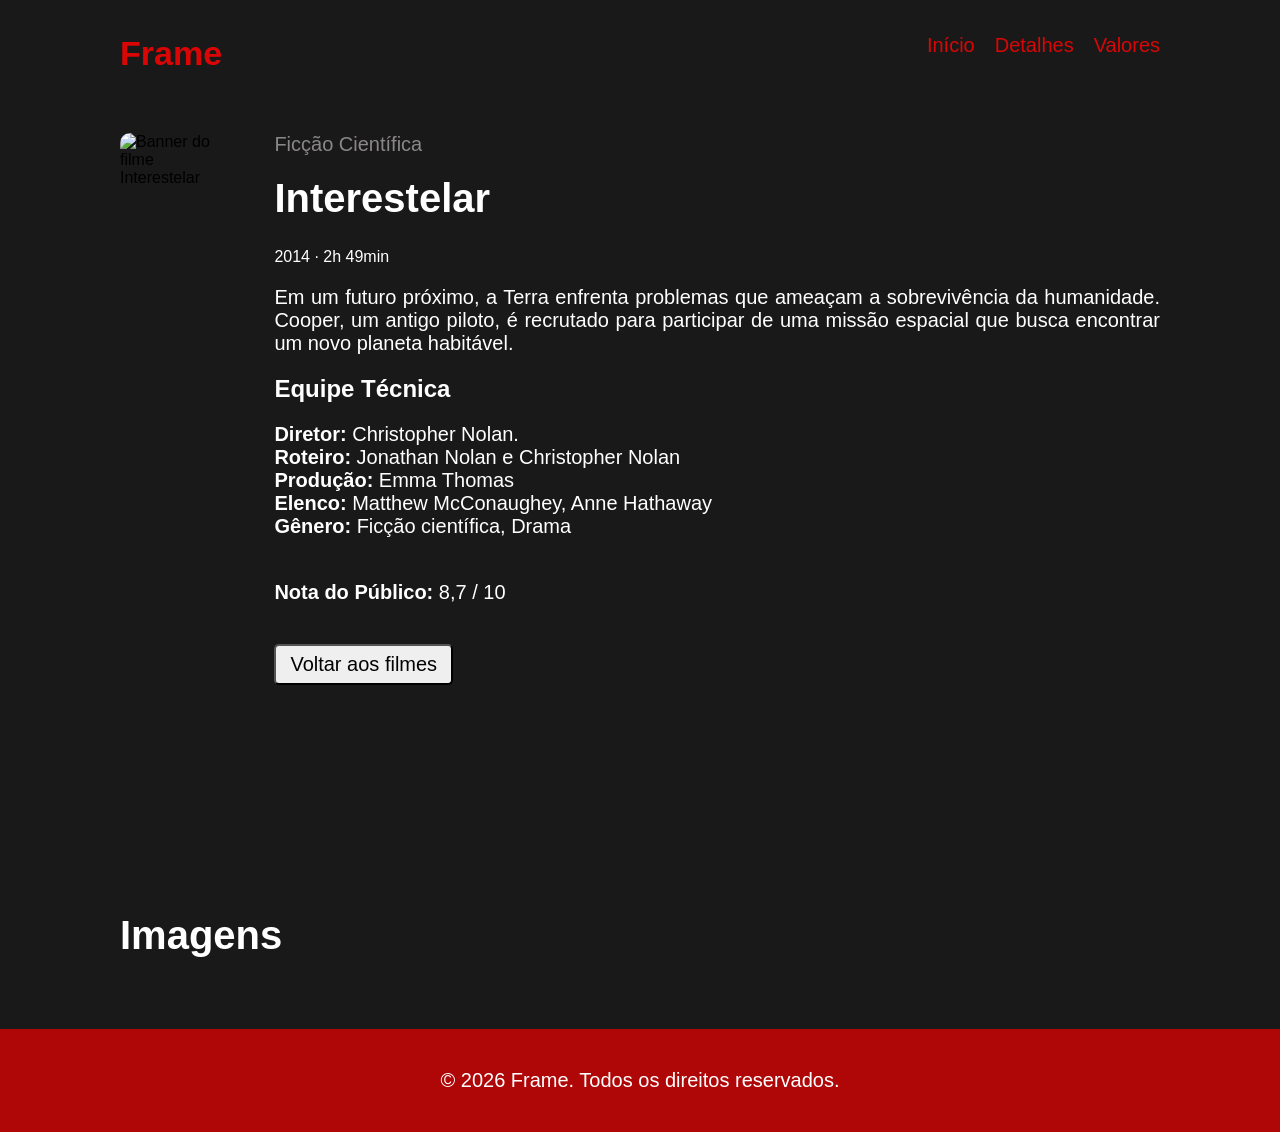
==== detalhes.html @ 35bbb1da "alteração página detalhes" ====
<!DOCTYPE html>
<html lang="pt-br">
<head>
    <meta charset="UTF-8">
    <meta name="viewport" content="width=device-width, initial-scale=1.0">
    <title>Frame | Detalhes</title>
    <link rel="stylesheet" href="style/detalhes.css">
</head>
<body>
    <header>
        <nav>
            <a href="index.html" id="frame-logo">Frame</a>
            <a href="">Início</a>
            <a href="detalhes.html">Detalhes</a>
            <a href="">Valores</a>
        </nav>
    </header>
    <main>
        <img src="imagens/interestelar.jpg" alt="Banner do filme Interestelar">
        
        <div class="container">

            <span class="genero">Ficção Científica</span>

            <h1>Interestelar</h1>

            <span class="tempo">2014 · 2h 49min</span>

            <p class="sinopse">Em um futuro próximo, a Terra enfrenta problemas que ameaçam a sobrevivência da humanidade. Cooper, um antigo piloto, é recrutado para participar de uma missão espacial que busca encontrar um novo planeta habitável.</p>

            <h2>Equipe Técnica</h2>
            <p><b>Diretor:</b> Christopher Nolan. <br>
            <b>Roteiro:</b> Jonathan Nolan e Christopher Nolan <br>
            <b>Produção:</b> Emma Thomas <br>
            <b>Elenco:</b> Matthew McConaughey, Anne Hathaway <br>
            <b>Gênero:</b> Ficção científica, Drama <br><br>

            <p><b>Nota do Público:</b> 8,7 / 10</p>

            <button class="voltar" onclick="window.location.href='index.html'">Voltar aos filmes</button>
        </div>
    </main>
    <section class="galeria">
        <h1 style="display: flex; justify-content: flex-start; margin-left: 120px;">Imagens</h1>
        <div class="galeria-imagens">
            <img src="imagens/interestelar.jpg" alt="" id="imagem1">
            <img src="imagens/interestelar.jpg" alt="" id="imagem1">
            <img src="imagens/interestelar.jpg" alt="" id="imagem1">
            <img src="imagens/interestelar.jpg" alt="" id="imagem1">
        </div>
    </section>

    <footer>
        <p>&copy; 2026 Frame. Todos os direitos reservados.</p>
    </footer>
</body>
</html>
---- style/detalhes.css ----
nav {
   display: flex;
   justify-content: flex-end;
   gap: 20px; 
   margin-right: 120px;
   margin-top: 20px;                
}

#frame-logo {
   margin-right: auto;
   margin-left: 120px;
   font-size: 34px;
   font-weight: bold;
   color: #da0606;
}

a {
   font-size: 20px;
   color: #da0606;
   text-decoration: none; 
   margin-top: 14px;     
}

a:hover {
   color: #ffffff;
}

body {
   background-color: #1a1919;
   margin: 0;
   padding: 0;
   font-family:Arial, Helvetica, sans-serif
}

img{
    height: 700px;
    margin-left: 0px;
    margin-top: 0px;
    border-radius: 10px;
}

h1 {
   font-size: 40px;
   color: #ffffff;
   margin-top: 20px;
   font-weight: bold;
}

.genero{
    text-align: center;
    color: #8a8787;
    margin-top: 0;
    font-size: 20px;
}

.tempo, .ano {
    text-align: center;
    color: #ffffff;
}

h2 {
    color: #ffffff;
    margin-top: 20px;
}

main{
    display: flex;
    align-items: flex-start;
    padding: 60px 120px;
    gap: 60px;
}

.sinopse{
    color: #ffffff;
    text-align: justify;
    font-size: 20px;
    margin-top: 20px;
}

p{
    color: #ffffff;
    font-size: 20px;
}

.voltar{
    color: #020202;
    font-size: 20px;
    text-decoration: none;
    margin-top: 20px;
    padding: 7px 14px;
    border-radius: 5px;
}

.voltar:hover{
    background-color: #570505;
    color: #f8f8f8;
}

.galeria{
    margin-top: 20px;
    text-align: center;
}

.galeria-imagens img{
    height: 450px;
    border-radius: 10px;
}

footer{
    background-color: #af0707;
    color: #ffffff;
    text-align: center;
    padding: 20px 0;
    margin-top: 20px;
}
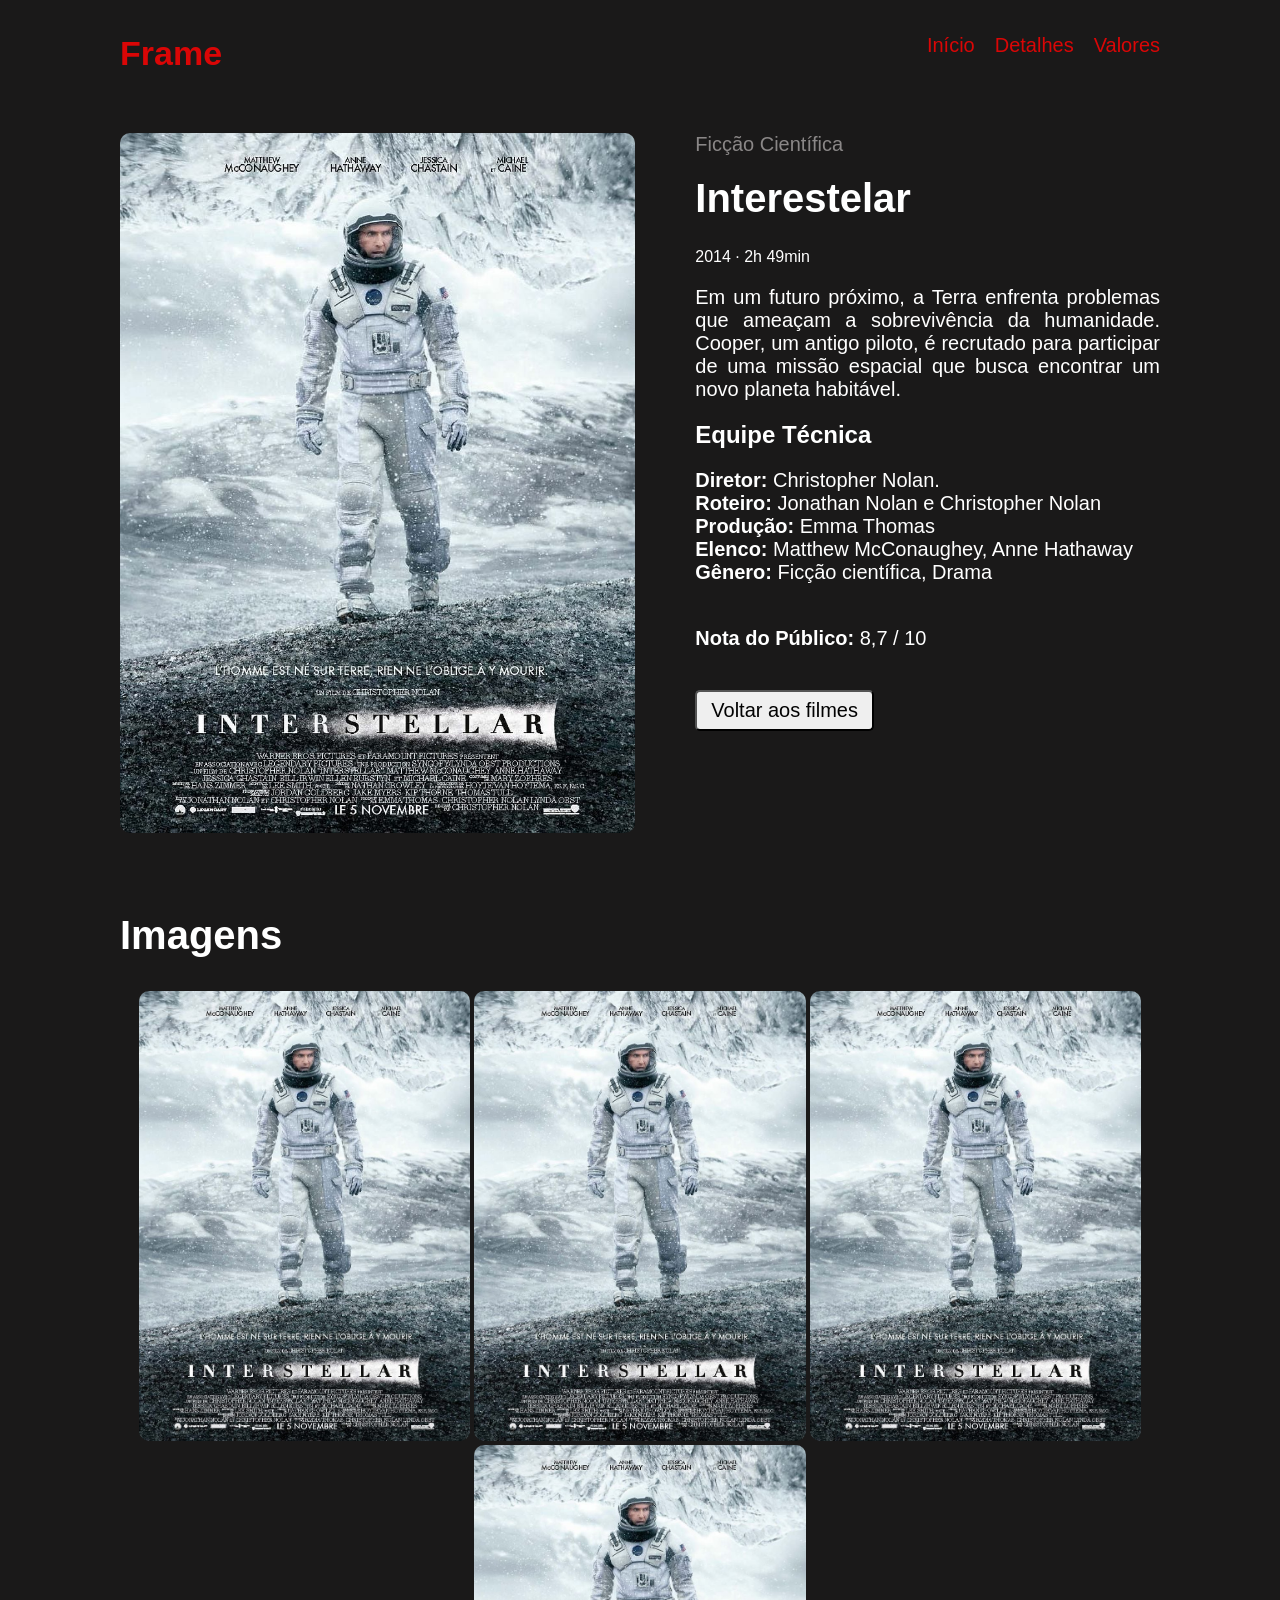
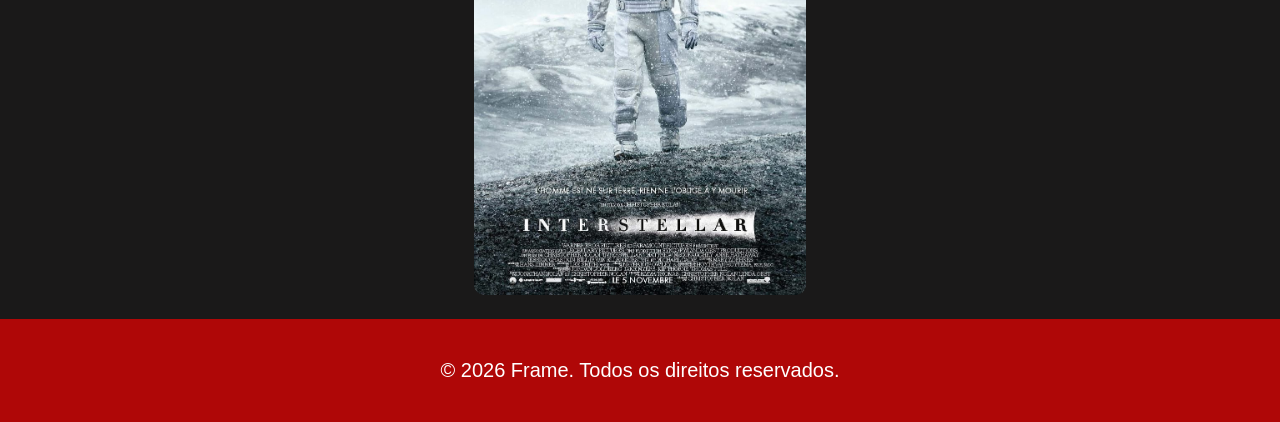
==== commit f40352cb: "incluir imagem na pasta assets - alteração de nome da pasta" ====
--- a/detalhes.html
+++ b/detalhes.html
@@ -16,7 +16,7 @@
         </nav>
     </header>
     <main>
-        <img src="imagens/interestelar.jpg" alt="Banner do filme Interestelar">
+        <img src="assets/interestelar.jpg" alt="Banner do filme Interestelar">
         
         <div class="container">
 
@@ -43,10 +43,10 @@
     <section class="galeria">
         <h1 style="display: flex; justify-content: flex-start; margin-left: 120px;">Imagens</h1>
         <div class="galeria-imagens">
-            <img src="imagens/interestelar.jpg" alt="" id="imagem1">
-            <img src="imagens/interestelar.jpg" alt="" id="imagem1">
-            <img src="imagens/interestelar.jpg" alt="" id="imagem1">
-            <img src="imagens/interestelar.jpg" alt="" id="imagem1">
+            <img src="assets/interestelar.jpg" alt="" id="imagem1">
+            <img src="assets/interestelar.jpg" alt="" id="imagem2">
+            <img src="assets/interestelar.jpg" alt="" id="imagem3">
+            <img src="assets/interestelar.jpg" alt="" id="imagem4">
         </div>
     </section>
 
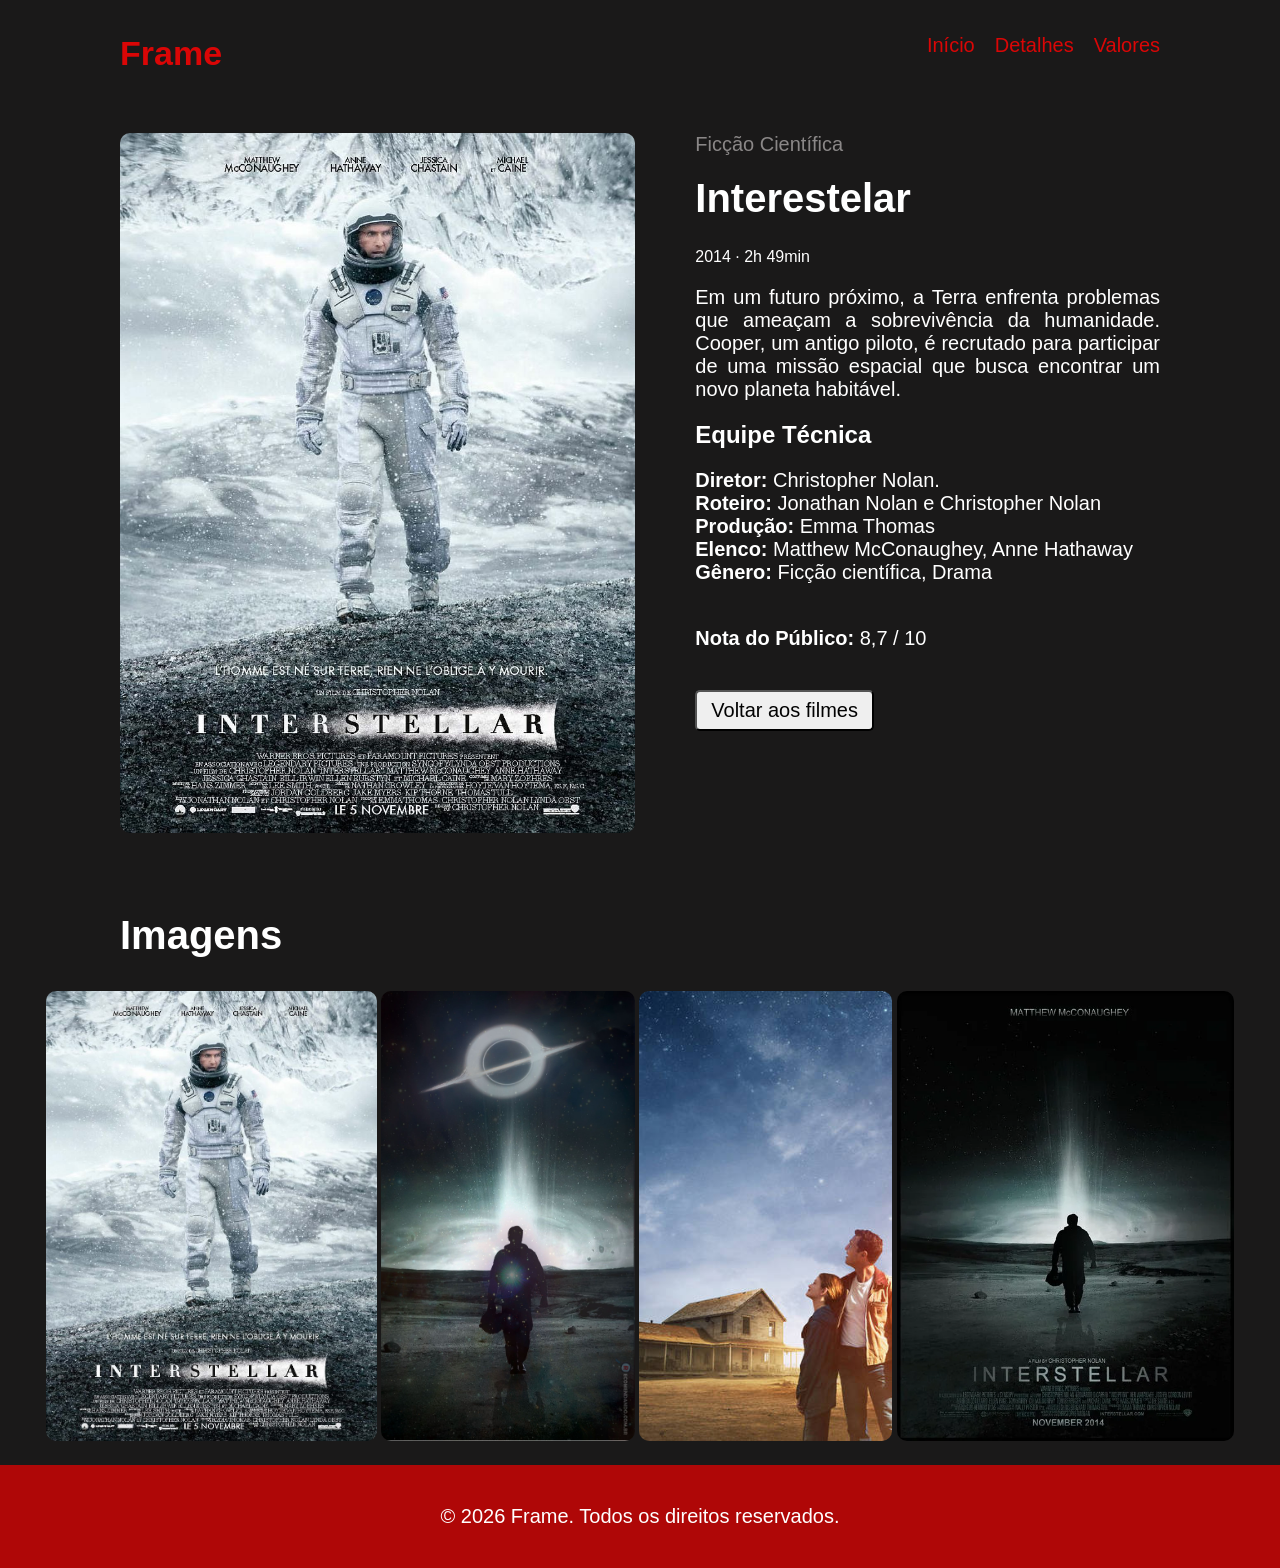
==== commit 8c7cbe19: "inclusão de imagens diferentes geleria" ====
--- a/detalhes.html
+++ b/detalhes.html
@@ -44,9 +44,9 @@
         <h1 style="display: flex; justify-content: flex-start; margin-left: 120px;">Imagens</h1>
         <div class="galeria-imagens">
             <img src="assets/interestelar.jpg" alt="" id="imagem1">
-            <img src="assets/interestelar.jpg" alt="" id="imagem2">
-            <img src="assets/interestelar.jpg" alt="" id="imagem3">
-            <img src="assets/interestelar.jpg" alt="" id="imagem4">
+            <img src="assets/interestelar2.jpg" alt="" id="imagem2">
+            <img src="assets/interestelar3.jpg" alt="" id="imagem3">
+            <img src="assets/interestelar4.jpg" alt="" id="imagem4">
         </div>
     </section>
 
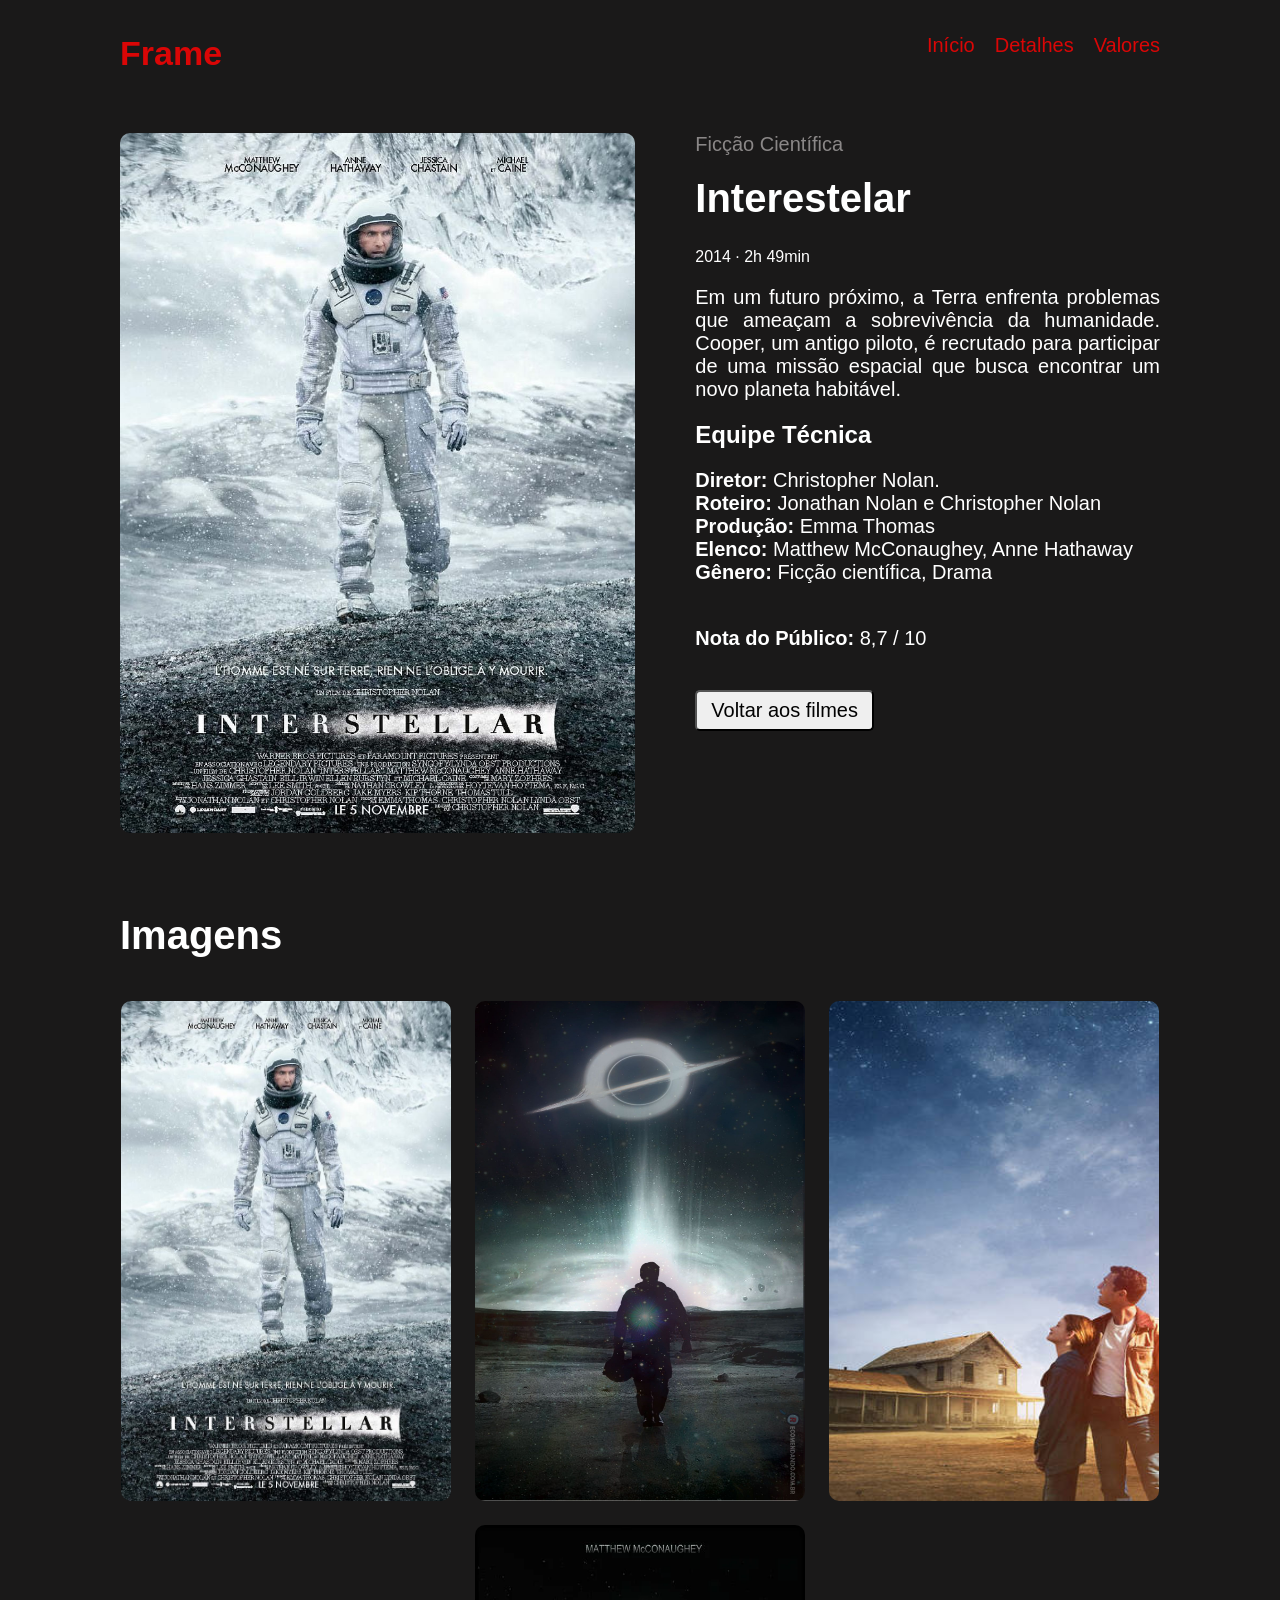
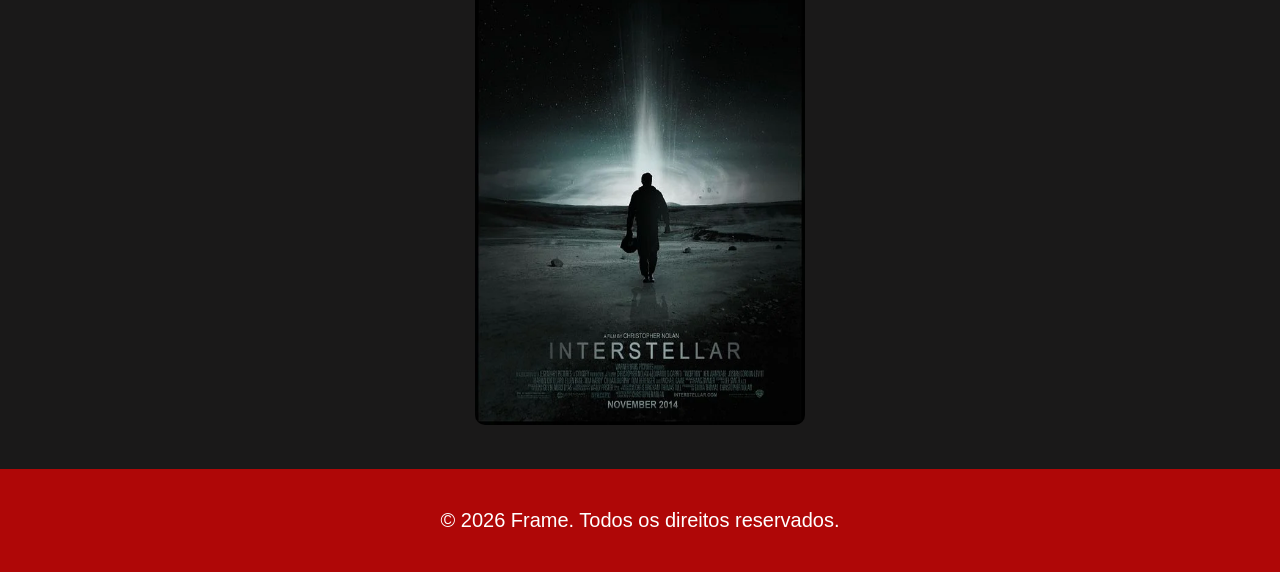
==== commit ef36bcbc: "alteração de nav" ====
--- a/detalhes.html
+++ b/detalhes.html
@@ -10,9 +10,9 @@
     <header>
         <nav>
             <a href="index.html" id="frame-logo">Frame</a>
-            <a href="">Início</a>
+            <a href="index.html">Início</a>
             <a href="detalhes.html">Detalhes</a>
-            <a href="">Valores</a>
+            <a href="valores.html">Valores</a>
         </nav>
     </header>
     <main>
--- a/style/detalhes.css
+++ b/style/detalhes.css
@@ -92,18 +92,21 @@
 }
 
 .voltar:hover{
-    background-color: #570505;
+    background-color: #da0606;
     color: #f8f8f8;
 }
 
 .galeria{
     margin-top: 20px;
     text-align: center;
+    margin-bottom: 30px;
 }
 
 .galeria-imagens img{
-    height: 450px;
+    height: 500px;
+    width: 330px;
     border-radius: 10px;
+    margin: 10px;
 }
 
 footer{
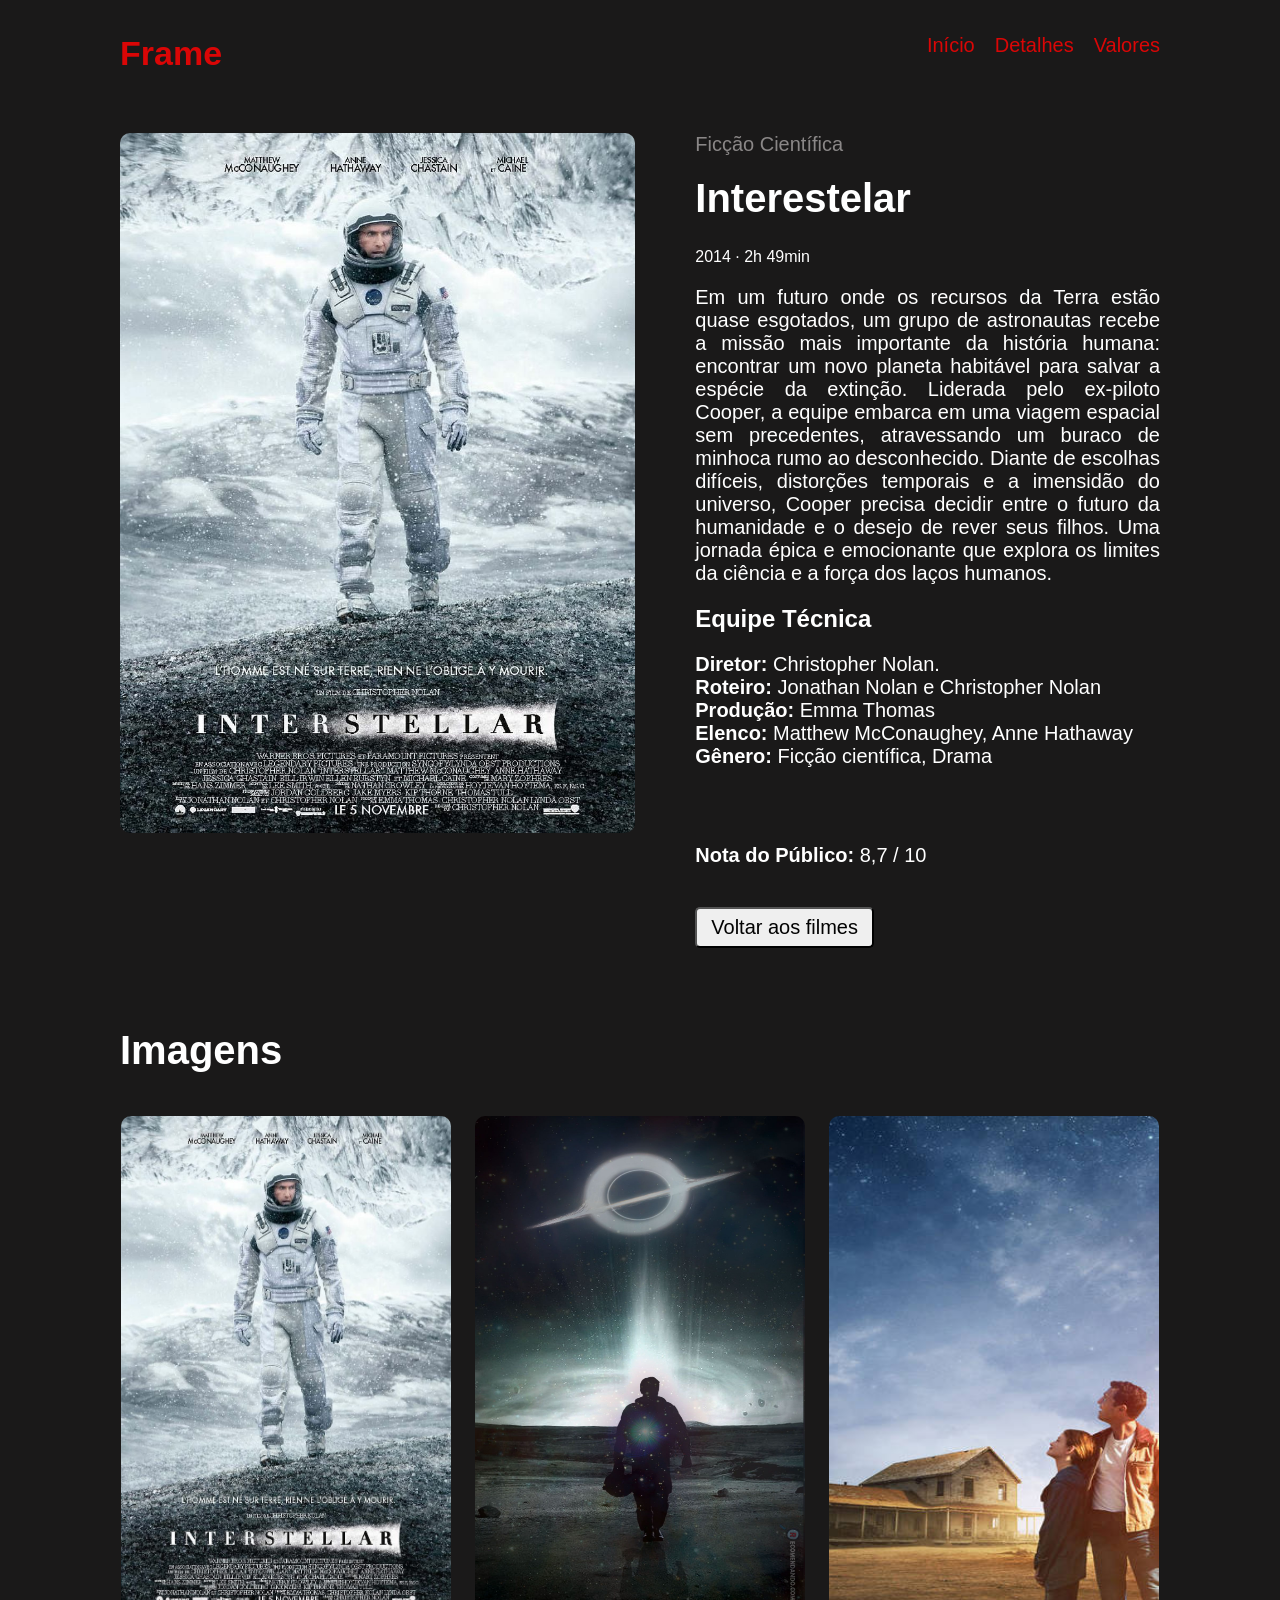
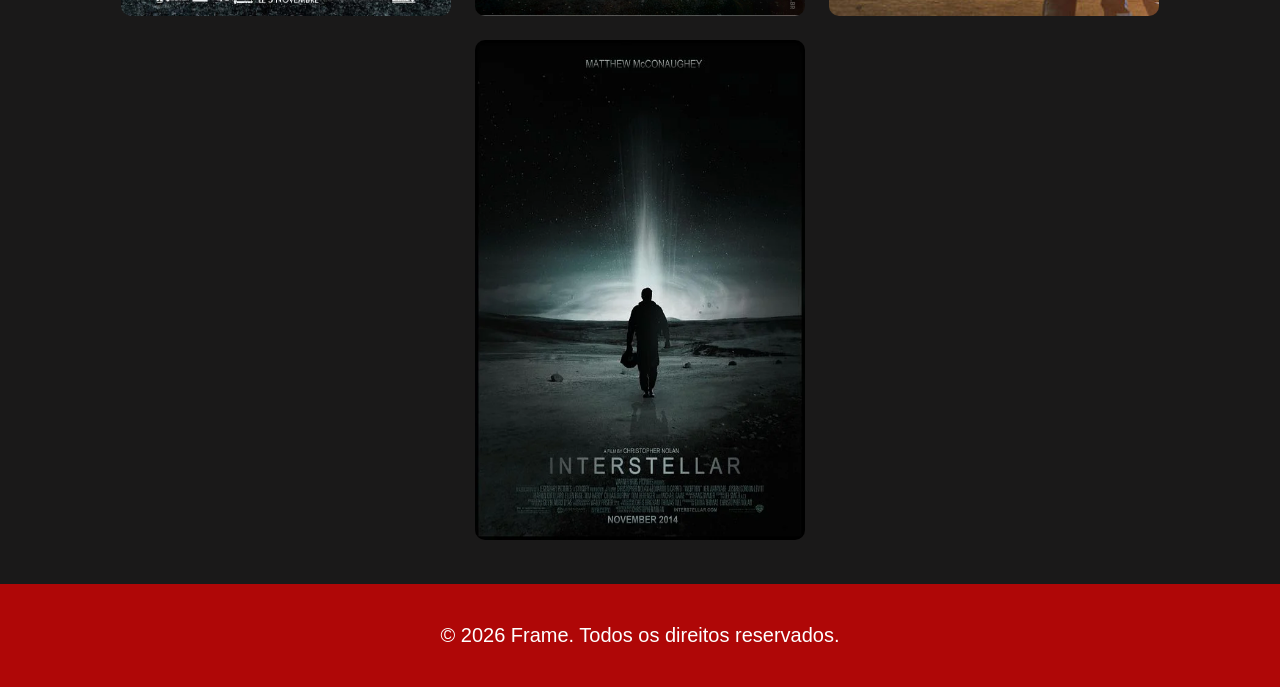
==== commit 5ce5efcd: "alterações" ====
--- a/detalhes.html
+++ b/detalhes.html
@@ -3,7 +3,7 @@
 <head>
     <meta charset="UTF-8">
     <meta name="viewport" content="width=device-width, initial-scale=1.0">
-    <title>Frame | Detalhes</title>
+    <title>Detalhes</title>
     <link rel="stylesheet" href="style/detalhes.css">
 </head>
 <body>
@@ -26,14 +26,14 @@
 
             <span class="tempo">2014 · 2h 49min</span>
 
-            <p class="sinopse">Em um futuro próximo, a Terra enfrenta problemas que ameaçam a sobrevivência da humanidade. Cooper, um antigo piloto, é recrutado para participar de uma missão espacial que busca encontrar um novo planeta habitável.</p>
+            <p class="sinopse">Em um futuro onde os recursos da Terra estão quase esgotados, um grupo de astronautas recebe a missão mais importante da história humana: encontrar um novo planeta habitável para salvar a espécie da extinção. Liderada pelo ex-piloto Cooper, a equipe embarca em uma viagem espacial sem precedentes, atravessando um buraco de minhoca rumo ao desconhecido. Diante de escolhas difíceis, distorções temporais e a imensidão do universo, Cooper precisa decidir entre o futuro da humanidade e o desejo de rever seus filhos. Uma jornada épica e emocionante que explora os limites da ciência e a força dos laços humanos.</p>
 
             <h2>Equipe Técnica</h2>
             <p><b>Diretor:</b> Christopher Nolan. <br>
             <b>Roteiro:</b> Jonathan Nolan e Christopher Nolan <br>
             <b>Produção:</b> Emma Thomas <br>
             <b>Elenco:</b> Matthew McConaughey, Anne Hathaway <br>
-            <b>Gênero:</b> Ficção científica, Drama <br><br>
+            <b>Gênero:</b> Ficção científica, Drama </p><br><br>
 
             <p><b>Nota do Público:</b> 8,7 / 10</p>
 
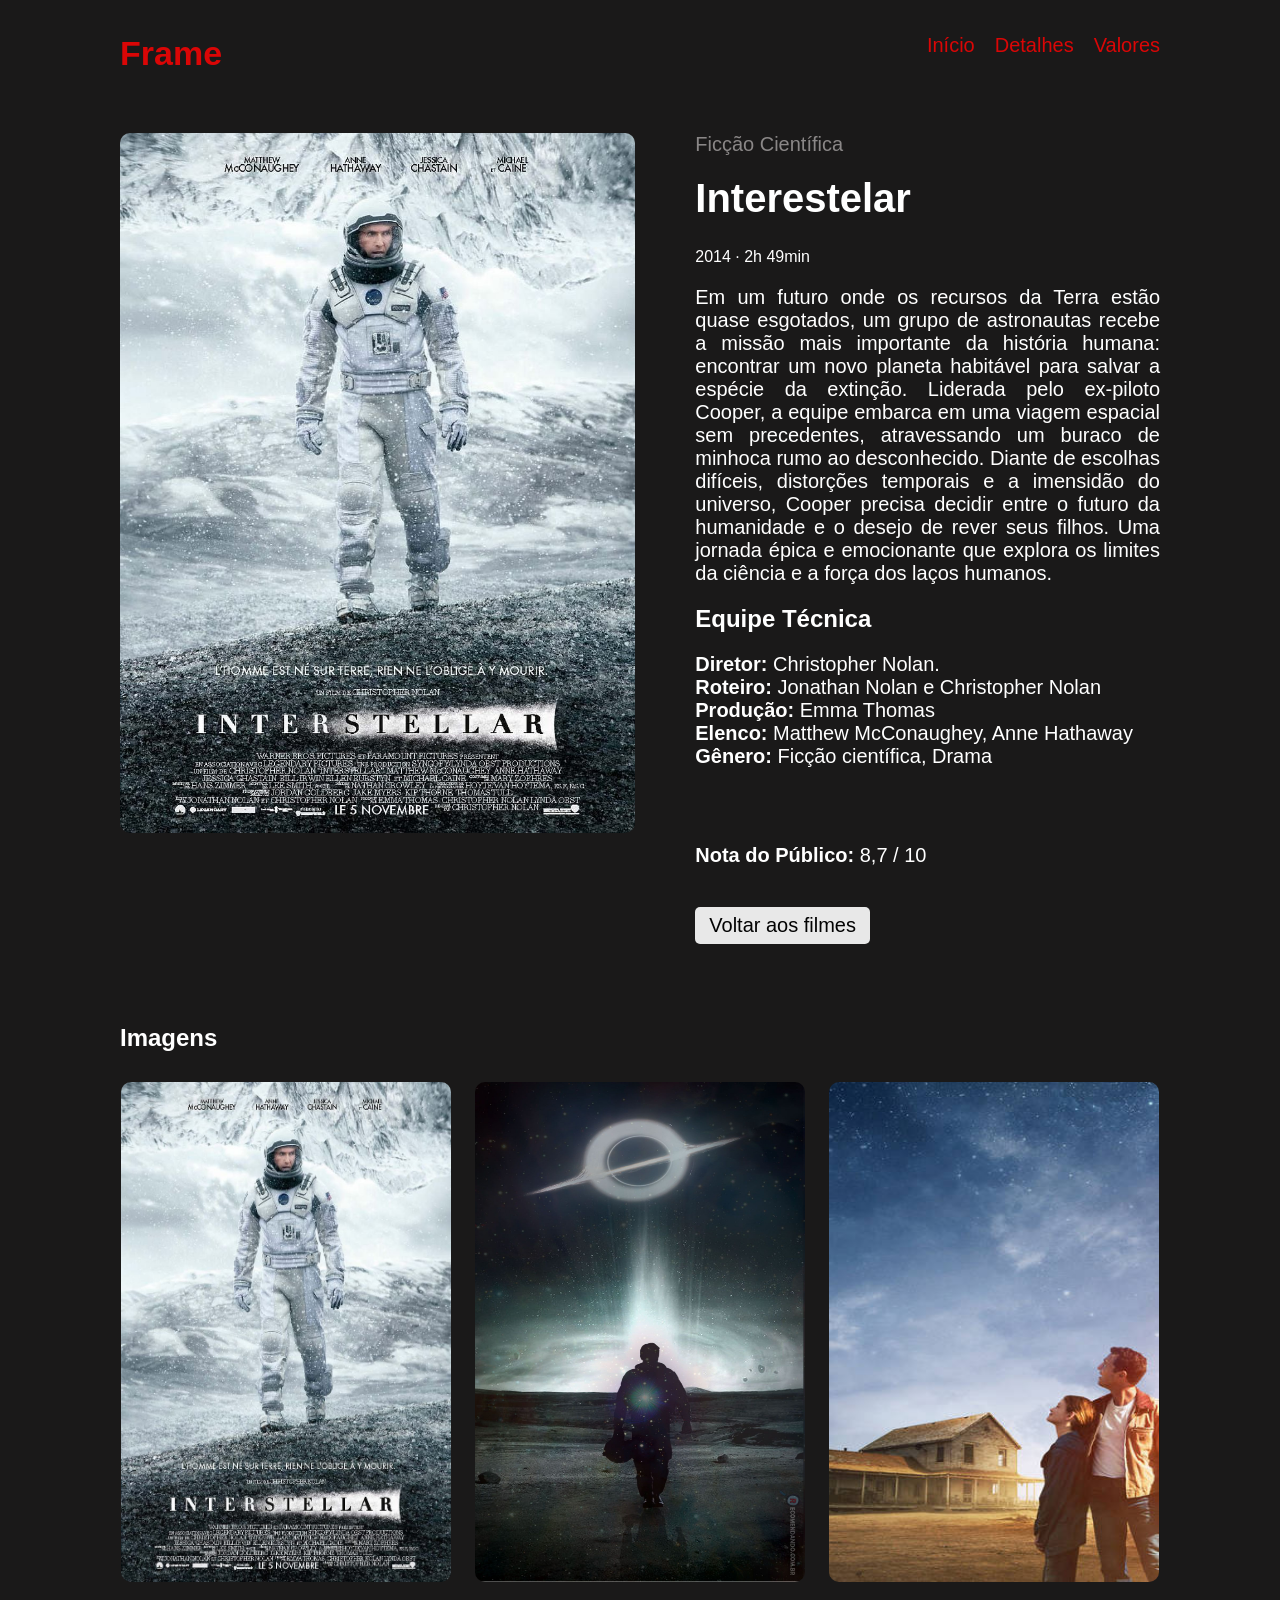
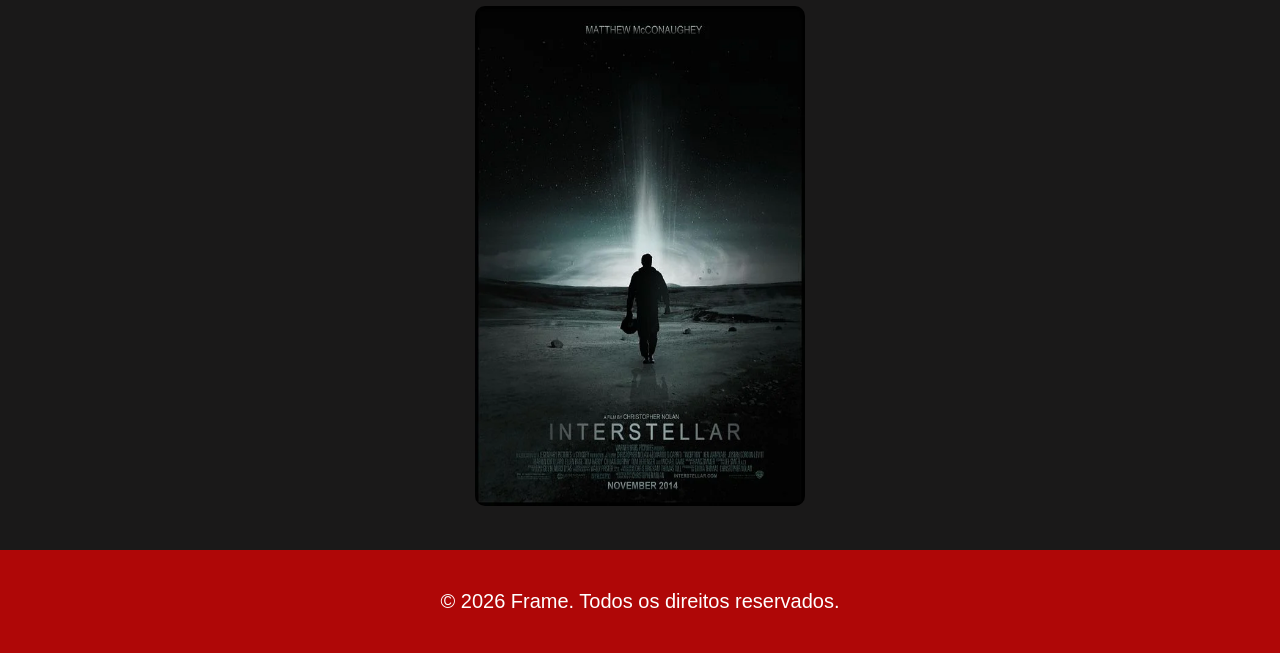
==== commit e54ab44c: "feat(index): Criar pagina principal do projeto" ====
--- a/detalhes.html
+++ b/detalhes.html
@@ -16,39 +16,42 @@
         </nav>
     </header>
     <main>
-        <img src="assets/interestelar.jpg" alt="Banner do filme Interestelar">
-        
-        <div class="container">
+        <div class="ficha">
+            <img src="assets/interestelar.jpg" alt="Banner do filme Interestelar">
 
-            <span class="genero">Ficção Científica</span>
+            <div class="container">
 
-            <h1>Interestelar</h1>
+                <span class="genero">Ficção Científica</span>
 
-            <span class="tempo">2014 · 2h 49min</span>
+                <h1>Interestelar</h1>
 
-            <p class="sinopse">Em um futuro onde os recursos da Terra estão quase esgotados, um grupo de astronautas recebe a missão mais importante da história humana: encontrar um novo planeta habitável para salvar a espécie da extinção. Liderada pelo ex-piloto Cooper, a equipe embarca em uma viagem espacial sem precedentes, atravessando um buraco de minhoca rumo ao desconhecido. Diante de escolhas difíceis, distorções temporais e a imensidão do universo, Cooper precisa decidir entre o futuro da humanidade e o desejo de rever seus filhos. Uma jornada épica e emocionante que explora os limites da ciência e a força dos laços humanos.</p>
+                <span class="tempo">2014 · 2h 49min</span>
 
-            <h2>Equipe Técnica</h2>
-            <p><b>Diretor:</b> Christopher Nolan. <br>
-            <b>Roteiro:</b> Jonathan Nolan e Christopher Nolan <br>
-            <b>Produção:</b> Emma Thomas <br>
-            <b>Elenco:</b> Matthew McConaughey, Anne Hathaway <br>
-            <b>Gênero:</b> Ficção científica, Drama </p><br><br>
+                <p class="sinopse">Em um futuro onde os recursos da Terra estão quase esgotados, um grupo de astronautas recebe a missão mais importante da história humana: encontrar um novo planeta habitável para salvar a espécie da extinção. Liderada pelo ex-piloto Cooper, a equipe embarca em uma viagem espacial sem precedentes, atravessando um buraco de minhoca rumo ao desconhecido. Diante de escolhas difíceis, distorções temporais e a imensidão do universo, Cooper precisa decidir entre o futuro da humanidade e o desejo de rever seus filhos. Uma jornada épica e emocionante que explora os limites da ciência e a força dos laços humanos.</p>
 
-            <p><b>Nota do Público:</b> 8,7 / 10</p>
+                <h2>Equipe Técnica</h2>
+                <p><b>Diretor:</b> Christopher Nolan. <br>
+                <b>Roteiro:</b> Jonathan Nolan e Christopher Nolan <br>
+                <b>Produção:</b> Emma Thomas <br>
+                <b>Elenco:</b> Matthew McConaughey, Anne Hathaway <br>
+                <b>Gênero:</b> Ficção científica, Drama </p><br><br>
 
-            <button class="voltar" onclick="window.location.href='index.html'">Voltar aos filmes</button>
+                <p><b>Nota do Público:</b> 8,7 / 10</p>
+
+                <a class="voltar" href="index.html">Voltar aos filmes</a>
+            </div>
         </div>
+
+        <section class="galeria">
+            <h2 style="display: flex; justify-content: flex-start; margin-left: 120px;">Imagens</h2>
+            <div class="galeria-imagens">
+                <img src="assets/interestelar.jpg" alt="Cartaz de Interestelar com o astronauta na neve" id="imagem1">
+                <img src="assets/interestelar2.jpg" alt="Astronauta caminhando em direção a um buraco negro" id="imagem2">
+                <img src="assets/interestelar3.jpg" alt="Pai e filha observando o céu estrelado em frente à casa" id="imagem3">
+                <img src="assets/interestelar4.jpg" alt="Cartaz de Interestelar com o astronauta de costas diante da luz" id="imagem4">
+            </div>
+        </section>
     </main>
-    <section class="galeria">
-        <h1 style="display: flex; justify-content: flex-start; margin-left: 120px;">Imagens</h1>
-        <div class="galeria-imagens">
-            <img src="assets/interestelar.jpg" alt="" id="imagem1">
-            <img src="assets/interestelar2.jpg" alt="" id="imagem2">
-            <img src="assets/interestelar3.jpg" alt="" id="imagem3">
-            <img src="assets/interestelar4.jpg" alt="" id="imagem4">
-        </div>
-    </section>
 
     <footer>
         <p>&copy; 2026 Frame. Todos os direitos reservados.</p>
--- a/style/detalhes.css
+++ b/style/detalhes.css
@@ -63,7 +63,7 @@
     margin-top: 20px;
 }
 
-main{
+.ficha{
     display: flex;
     align-items: flex-start;
     padding: 60px 120px;
@@ -83,6 +83,8 @@
 }
 
 .voltar{
+    display: inline-block;
+    background-color: #e8e8e8;
     color: #020202;
     font-size: 20px;
     text-decoration: none;
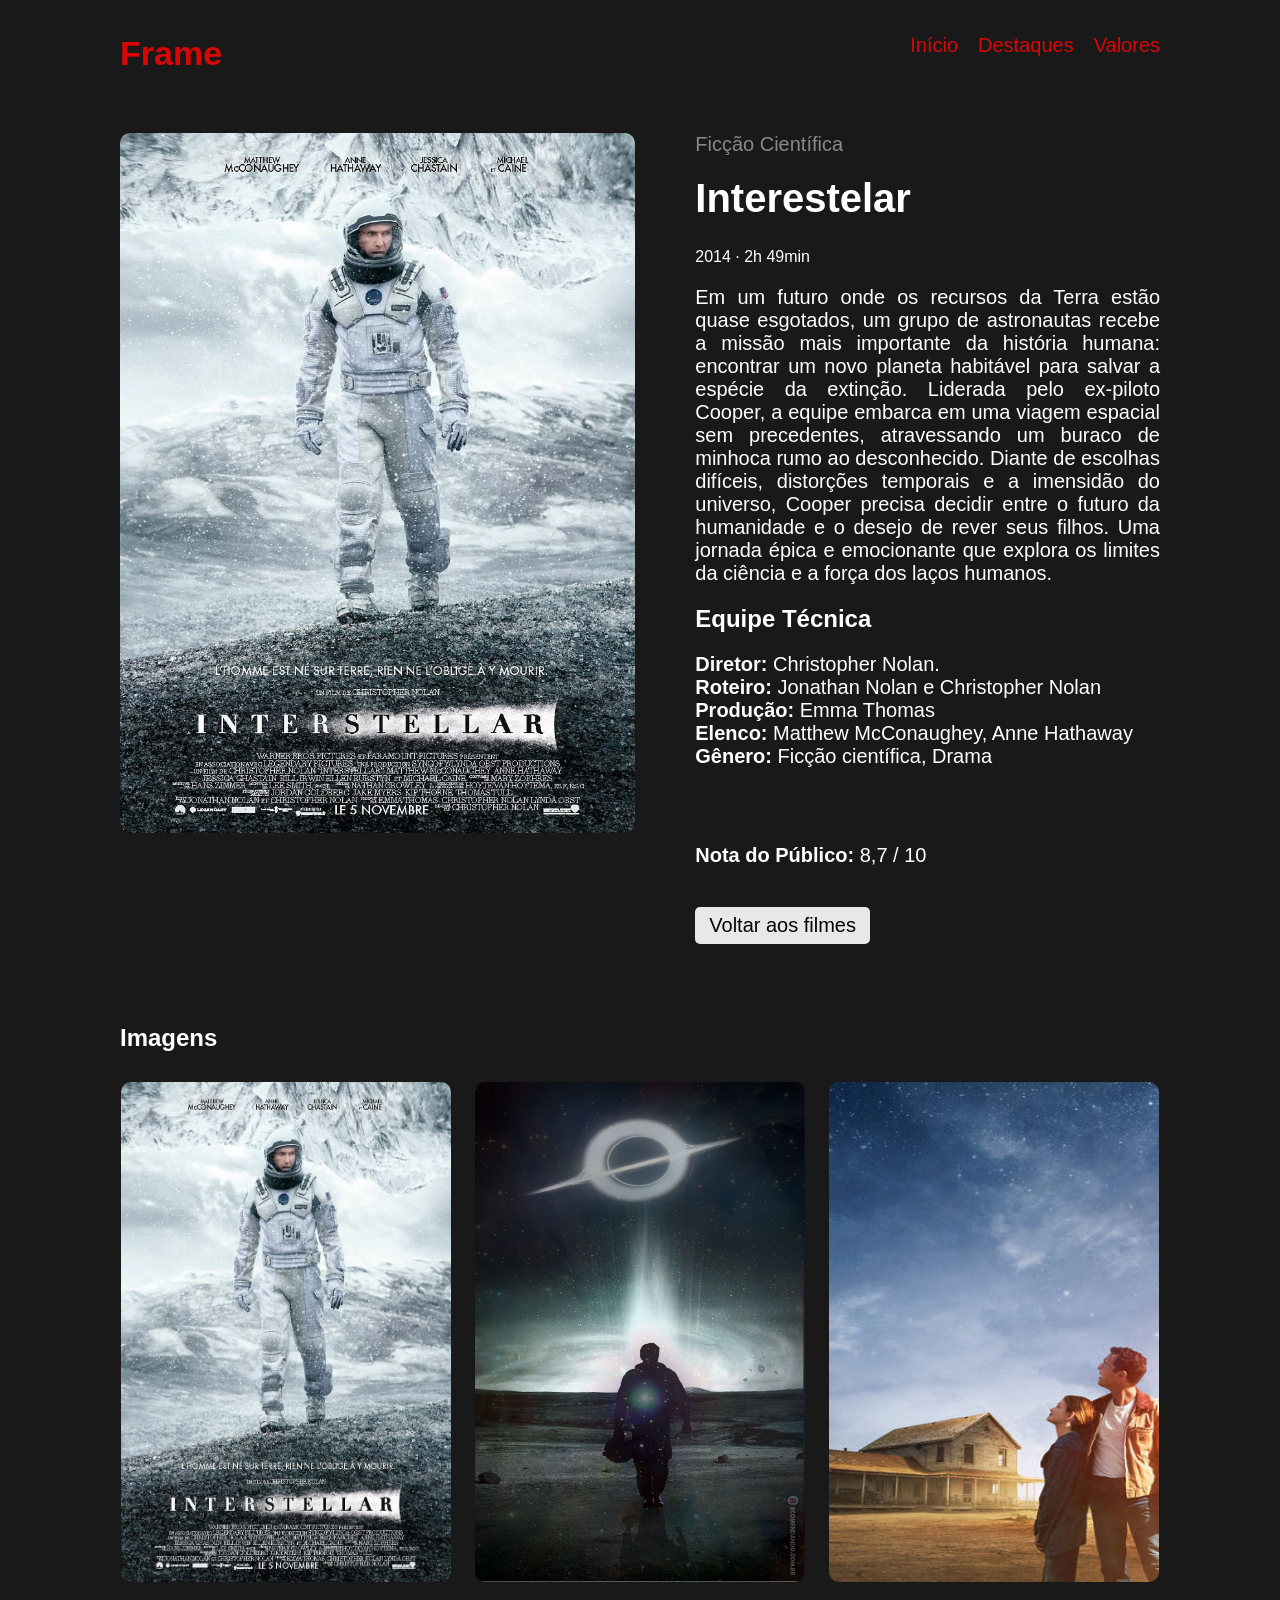
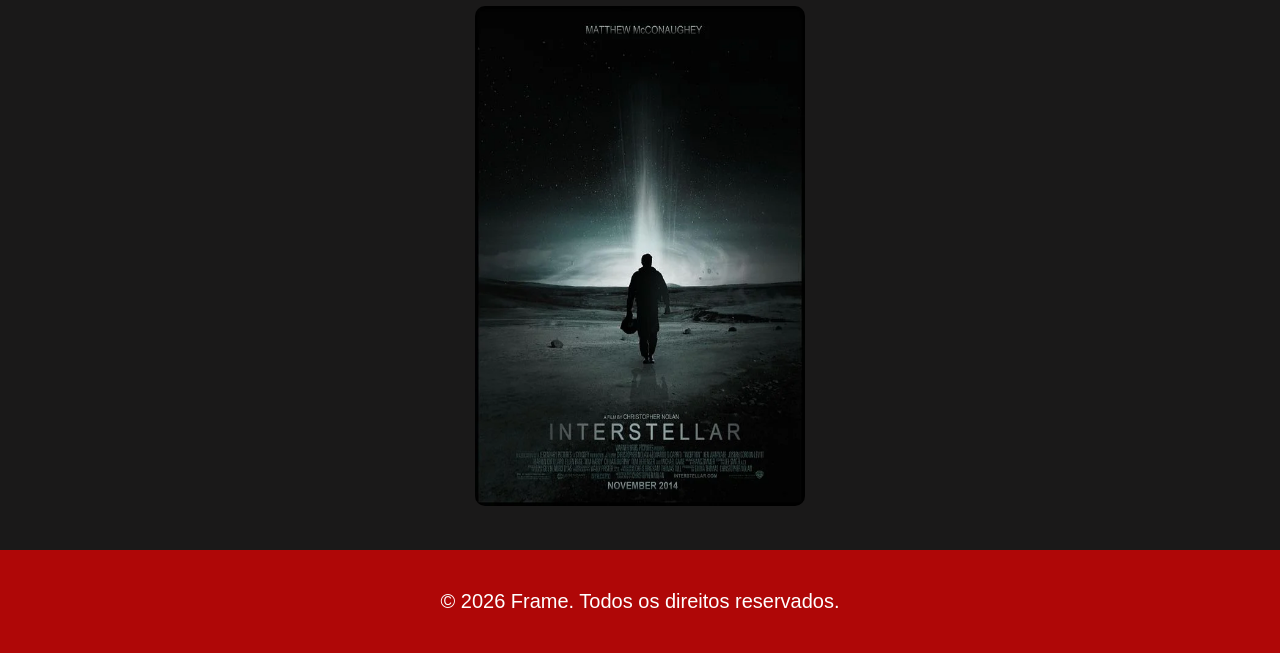
==== commit c0833772: "alteração de nav, de detalhes para destaques" ====
--- a/detalhes.html
+++ b/detalhes.html
@@ -11,7 +11,7 @@
         <nav>
             <a href="index.html" id="frame-logo">Frame</a>
             <a href="index.html">Início</a>
-            <a href="detalhes.html">Detalhes</a>
+            <a href="detalhes.html">Destaques</a>
             <a href="valores.html">Valores</a>
         </nav>
     </header>
